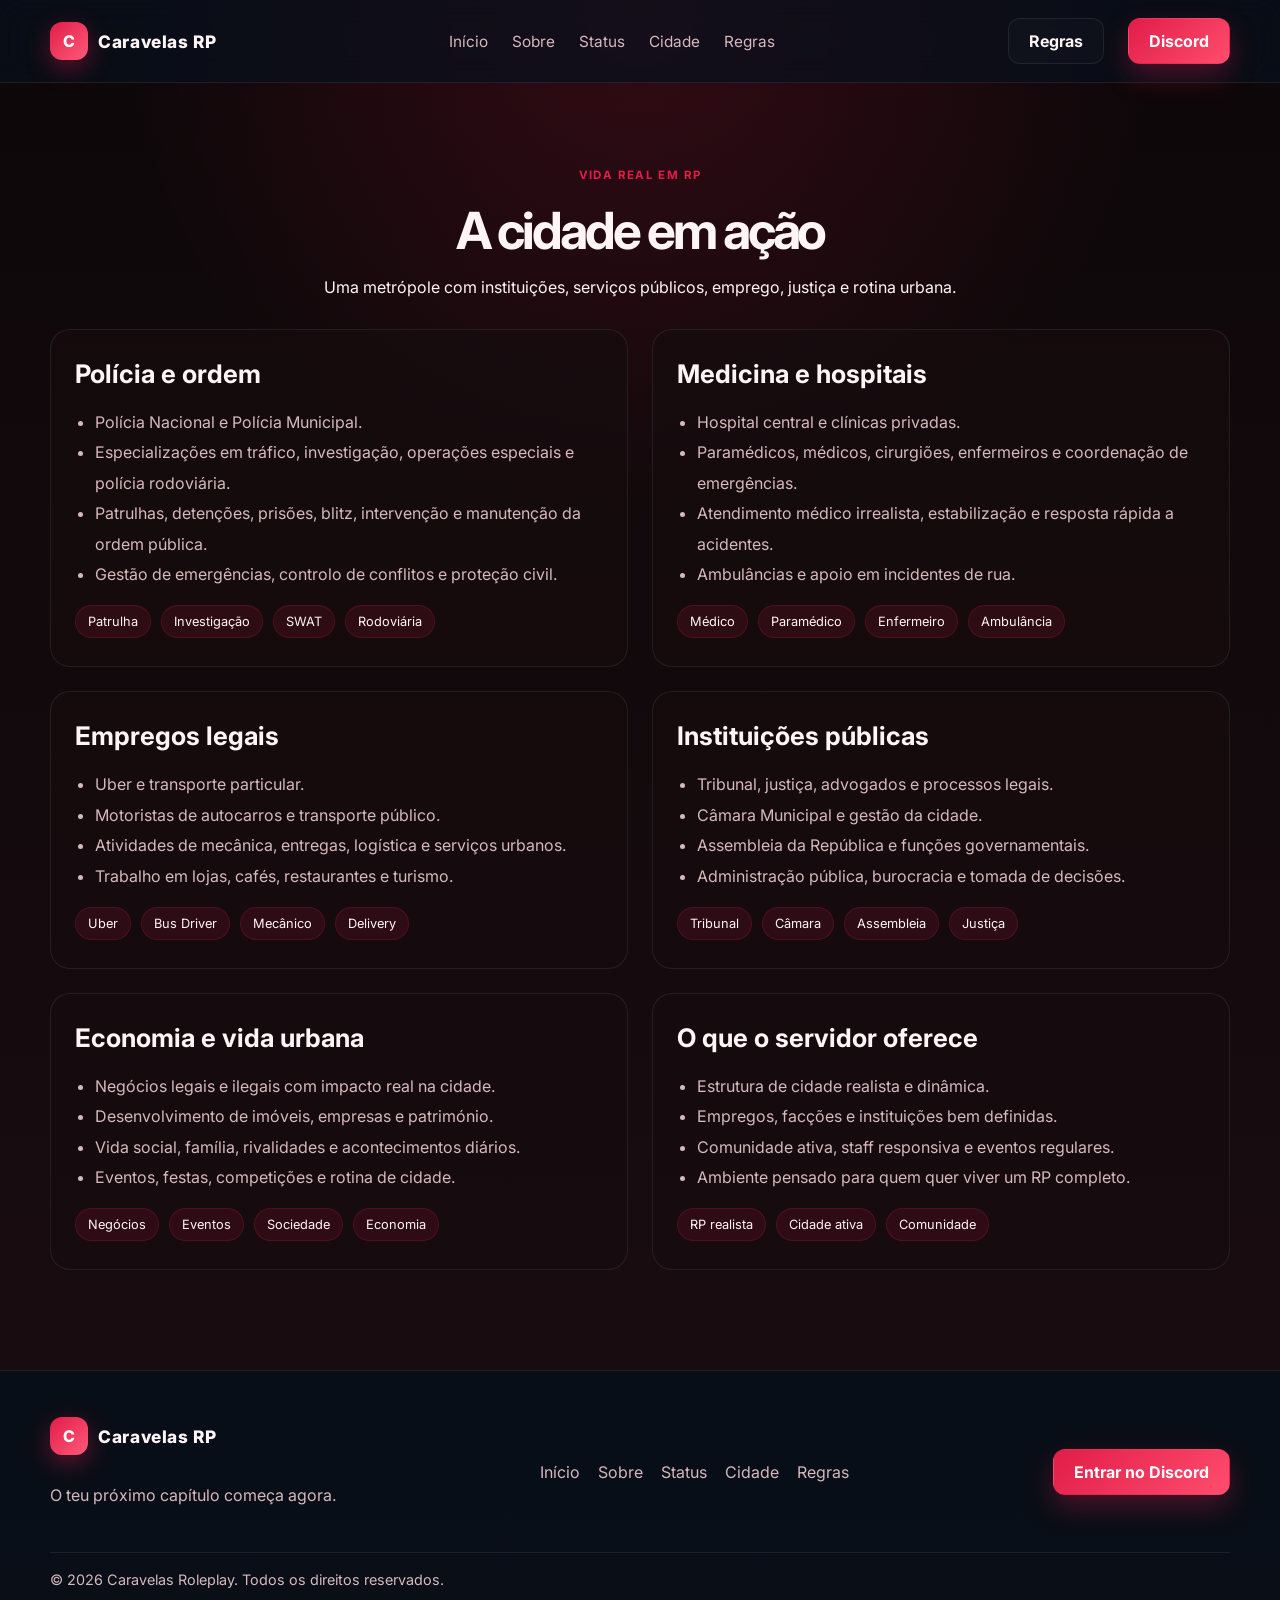
==== cidade.html @ 9ba5ed78 "Add files via upload" ====
<!DOCTYPE html>
<html lang="pt-BR">
  <head>
    <meta charset="UTF-8" />
    <meta name="viewport" content="width=device-width, initial-scale=1.0" />
    <title>Cidade | Caravelas Roleplay</title>
    <link rel="preconnect" href="https://fonts.googleapis.com" />
    <link rel="preconnect" href="https://fonts.gstatic.com" crossorigin />
    <link href="https://fonts.googleapis.com/css2?family=Inter:wght@400;500;600;700;800;900&display=swap" rel="stylesheet" />
    <link rel="stylesheet" href="styles.css" />
    <style>
      .city-page { padding: 80px 0 100px; }
      .city-hero { text-align: center; margin-bottom: 32px; }
      .city-hero h1 { margin: 16px 0 12px; font-size: clamp(2.4rem, 4vw, 4rem); letter-spacing: -0.06em; }
      .city-grid { display: grid; grid-template-columns: repeat(2, minmax(0, 1fr)); gap: 24px; }
      .city-card { background: rgba(22, 12, 15, 0.78); border: 1px solid var(--line); border-radius: 20px; padding: 28px 24px; }
      .city-card h2 { margin: 0 0 18px; font-size: 1.6rem; }
      .city-card ul { margin: 0; padding-left: 20px; color: var(--text-soft); line-height: 1.9; }
      .tag-row { display: flex; flex-wrap: wrap; gap: 10px; margin-top: 16px; }
      .tag { padding: 8px 12px; border-radius: 999px; background: rgba(225, 29, 72, 0.12); color: var(--text); border: 1px solid rgba(225,29,72,0.2); font-size: 0.8rem; }
      @media (max-width: 820px) { .city-grid { grid-template-columns: 1fr; } }
    </style>
  </head>
  <body>
    <header class="topbar">
      <div class="container nav">
        <div class="brand"><span class="brand-mark">C</span><span class="brand-text">Caravelas RP</span></div>
        <nav class="main-nav" aria-label="Navegação principal">
          <a href="index.html#inicio">Início</a>
          <a href="index.html#sobre">Sobre</a>
          <a href="status.html">Status</a>
          <a href="cidade.html">Cidade</a>
          <a href="rules.html">Regras</a>
        </nav>
        <div class="nav-actions">
          <a class="btn btn-ghost" href="rules.html">Regras</a>
          <a class="btn btn-primary" href="https://discord.gg/a64RNd6j35" target="_blank" rel="noreferrer">Discord</a>
        </div>
      </div>
    </header>

    <main class="city-page">
      <div class="container">
        <div class="city-hero">
          <span class="section-tag">Vida real em RP</span>
          <h1>A cidade em ação</h1>
          <p>Uma metrópole com instituições, serviços públicos, emprego, justiça e rotina urbana.</p>
        </div>

        <div class="city-grid">
          <article class="city-card">
            <h2>Polícia e ordem</h2>
            <ul>
              <li>Polícia Nacional e Polícia Municipal.</li>
              <li>Especializações em tráfico, investigação, operações especiais e polícia rodoviária.</li>
              <li>Patrulhas, detenções, prisões, blitz, intervenção e manutenção da ordem pública.</li>
              <li>Gestão de emergências, controlo de conflitos e proteção civil.</li>
            </ul>
            <div class="tag-row">
              <span class="tag">Patrulha</span>
              <span class="tag">Investigação</span>
              <span class="tag">SWAT</span>
              <span class="tag">Rodoviária</span>
            </div>
          </article>

          <article class="city-card">
            <h2>Medicina e hospitais</h2>
            <ul>
              <li>Hospital central e clínicas privadas.</li>
              <li>Paramédicos, médicos, cirurgiões, enfermeiros e coordenação de emergências.</li>
              <li>Atendimento médico irrealista, estabilização e resposta rápida a acidentes.</li>
              <li>Ambulâncias e apoio em incidentes de rua.</li>
            </ul>
            <div class="tag-row">
              <span class="tag">Médico</span>
              <span class="tag">Paramédico</span>
              <span class="tag">Enfermeiro</span>
              <span class="tag">Ambulância</span>
            </div>
          </article>

          <article class="city-card">
            <h2>Empregos legais</h2>
            <ul>
              <li>Uber e transporte particular.</li>
              <li>Motoristas de autocarros e transporte público.</li>
              <li>Atividades de mecânica, entregas, logística e serviços urbanos.</li>
              <li>Trabalho em lojas, cafés, restaurantes e turismo.</li>
            </ul>
            <div class="tag-row">
              <span class="tag">Uber</span>
              <span class="tag">Bus Driver</span>
              <span class="tag">Mecânico</span>
              <span class="tag">Delivery</span>
            </div>
          </article>

          <article class="city-card">
            <h2>Instituições públicas</h2>
            <ul>
              <li>Tribunal, justiça, advogados e processos legais.</li>
              <li>Câmara Municipal e gestão da cidade.</li>
              <li>Assembleia da República e funções governamentais.</li>
              <li>Administração pública, burocracia e tomada de decisões.</li>
            </ul>
            <div class="tag-row">
              <span class="tag">Tribunal</span>
              <span class="tag">Câmara</span>
              <span class="tag">Assembleia</span>
              <span class="tag">Justiça</span>
            </div>
          </article>

          <article class="city-card">
            <h2>Economia e vida urbana</h2>
            <ul>
              <li>Negócios legais e ilegais com impacto real na cidade.</li>
              <li>Desenvolvimento de imóveis, empresas e património.</li>
              <li>Vida social, família, rivalidades e acontecimentos diários.</li>
              <li>Eventos, festas, competições e rotina de cidade.</li>
            </ul>
            <div class="tag-row">
              <span class="tag">Negócios</span>
              <span class="tag">Eventos</span>
              <span class="tag">Sociedade</span>
              <span class="tag">Economia</span>
            </div>
          </article>

          <article class="city-card">
            <h2>O que o servidor oferece</h2>
            <ul>
              <li>Estrutura de cidade realista e dinâmica.</li>
              <li>Empregos, facções e instituições bem definidas.</li>
              <li>Comunidade ativa, staff responsiva e eventos regulares.</li>
              <li>Ambiente pensado para quem quer viver um RP completo.</li>
            </ul>
            <div class="tag-row">
              <span class="tag">RP realista</span>
              <span class="tag">Cidade ativa</span>
              <span class="tag">Comunidade</span>
            </div>
          </article>
        </div>
      </div>
    </main>

    <footer class="site-footer">
      <div class="container footer-inner">
        <div>
          <div class="brand footer-brand"><span class="brand-mark">C</span><span class="brand-text">Caravelas RP</span></div>
          <p>O teu próximo capítulo começa agora.</p>
        </div>
        <div class="footer-links">
          <a href="index.html#inicio">Início</a>
          <a href="index.html#sobre">Sobre</a>
          <a href="status.html">Status</a>
          <a href="cidade.html">Cidade</a>
          <a href="rules.html">Regras</a>
        </div>
        <a class="btn btn-primary" href="https://discord.gg/a64RNd6j35" target="_blank" rel="noreferrer">Entrar no Discord</a>
      </div>
      <div class="container footer-bottom"><span>© <span id="year"></span> Caravelas Roleplay. Todos os direitos reservados.</span></div>
    </footer>

    <script src="script.js"></script>
  </body>
</html>
---- styles.css ----
:root {
  --bg: #120a0c;
  --bg-strong: #1a0d12;
  --panel: rgba(25, 10, 12, 0.78);
  --panel-soft: #1c1014;
  --primary: #e11d48;
  --primary-strong: #b90d32;
  --accent: #ffb703;
  --accent-soft: rgba(255, 183, 3, 0.12);
  --text: #fff5f6;
  --text-soft: #d7b8bc;
  --line: rgba(255, 255, 255, 0.08);
  --success: #22c55e;
  --shadow: 0 24px 80px rgba(0, 0, 0, 0.42);
}

* {
  box-sizing: border-box;
}

html {
  scroll-behavior: smooth;
}

body {
  margin: 0;
  font-family: "Inter", sans-serif;
  background:
    radial-gradient(circle at top, rgba(225, 29, 72, 0.18), transparent 30%),
    linear-gradient(180deg, #0d0709 0%, #1a0d12 100%);
  color: var(--text);
}

a {
  color: inherit;
  text-decoration: none;
}

img {
  max-width: 100%;
  display: block;
}

.page-shell {
  min-height: 100vh;
}

.container {
  width: min(1180px, calc(100% - 32px));
  margin: 0 auto;
}

.topbar {
  position: sticky;
  top: 0;
  z-index: 30;
  backdrop-filter: blur(14px);
  background: rgba(8, 17, 29, 0.7);
  border-bottom: 1px solid var(--line);
}

.nav {
  display: flex;
  align-items: center;
  justify-content: space-between;
  min-height: 82px;
  gap: 24px;
}

.brand {
  display: inline-flex;
  align-items: center;
  gap: 10px;
  font-weight: 800;
  letter-spacing: 0.04em;
}

.brand-mark {
  width: 38px;
  height: 38px;
  border-radius: 12px;
  display: inline-flex;
  align-items: center;
  justify-content: center;
  background: linear-gradient(135deg, var(--primary), #ff5a7a);
  color: #fff;
  box-shadow: 0 8px 24px rgba(225, 29, 72, 0.4);
}

.brand-text {
  font-size: 1.08rem;
}

.main-nav, .nav-actions {
  display: flex;
  align-items: center;
  gap: 24px;
}

.main-nav a {
  color: var(--text-soft);
  font-size: 0.96rem;
  transition: color 0.2s ease;
}

.main-nav a:hover {
  color: var(--text);
}

.btn {
  display: inline-flex;
  align-items: center;
  justify-content: center;
  min-height: 46px;
  padding: 0 20px;
  border-radius: 12px;
  border: 1px solid transparent;
  font-weight: 700;
  transition: transform 0.2s ease, box-shadow 0.2s ease, border-color 0.2s ease;
}

.btn:hover {
  transform: translateY(-1px);
}

.btn-primary {
  background: linear-gradient(135deg, var(--primary), #ff4d6d);
  color: #fff;
  box-shadow: 0 12px 28px rgba(225, 29, 72, 0.3);
}

.btn-ghost {
  background: rgba(255, 255, 255, 0.02);
  border-color: var(--line);
  color: var(--text);
}

.hero {
  padding: 72px 0 56px;
}

.hero-grid {
  display: grid;
  grid-template-columns: 1.1fr 0.9fr;
  align-items: center;
  gap: 48px;
}

.eyebrow,
.section-tag {
  display: inline-block;
  letter-spacing: 0.12em;
  text-transform: uppercase;
  color: var(--primary);
  font-weight: 700;
  font-size: 0.72rem;
}

.hero-copy h1 {
  margin: 18px 0 16px;
  font-size: clamp(2.9rem, 5vw, 5.5rem);
  line-height: 0.98;
  letter-spacing: -0.06em;
}

.hero-copy p {
  margin: 0;
  max-width: 650px;
  color: var(--text-soft);
  font-size: 1.04rem;
  line-height: 1.75;
}

.hero-actions {
  display: flex;
  flex-wrap: wrap;
  gap: 16px;
  margin-top: 34px;
}

.hero-stats {
  display: grid;
  grid-template-columns: repeat(3, minmax(120px, 1fr));
  gap: 18px;
  margin-top: 42px;
}

.hero-stats div {
  padding: 18px 16px;
  background: rgba(255, 255, 255, 0.02);
  border: 1px solid var(--line);
  border-radius: 18px;
}

.hero-stats strong {
  display: block;
  font-size: 1.5rem;
  margin-bottom: 6px;
}

.hero-stats span {
  display: block;
  color: var(--text-soft);
  font-size: 0.85rem;
  line-height: 1.5;
}

.hero-visual {
  position: relative;
  min-height: 520px;
  display: flex;
  align-items: center;
  justify-content: center;
}

.glass-card {
  background: linear-gradient(180deg, rgba(17, 25, 38, 0.82), rgba(10, 16, 28, 0.7));
  border: 1px solid rgba(148, 163, 184, 0.19);
  box-shadow: var(--shadow);
  backdrop-filter: blur(10px);
}

.card-main {
  width: min(100%, 500px);
  min-height: 430px;
  border-radius: 32px;
  padding: 18px 18px 14px;
}

.card-topline {
  display: inline-flex;
  align-items: center;
  gap: 10px;
  background: rgba(18, 30, 45, 0.9);
  border: 1px solid rgba(148, 163, 184, 0.18);
  border-radius: 999px;
  padding: 10px 14px;
  font-size: 0.75rem;
  color: var(--text-soft);
}

.status-dot {
  width: 9px;
  height: 9px;
  border-radius: 50%;
  background: var(--success);
  box-shadow: 0 0 12px rgba(34, 197, 94, 0.9);
}

.city-visual {
  position: relative;
  height: 340px;
  margin-top: 18px;
  border-radius: 24px;
  overflow: hidden;
  background:
    linear-gradient(180deg, rgba(12, 20, 35, 0.26), rgba(9, 17, 27, 0.82)),
    url("https://images.unsplash.com/photo-1493246507139-91e8fad9978e?auto=format&fit=crop&w=1200&q=80") center/cover no-repeat;
}

.building {
  position: absolute;
  bottom: 58px;
  width: 90px;
  border-radius: 12px 12px 0 0;
  background: linear-gradient(180deg, rgba(148, 163, 184, 0.42), rgba(15, 23, 42, 0.7));
  border: 1px solid rgba(255, 255, 255, 0.14);
}

.b1 {
  left: 44px;
  height: 180px;
}

.b2 {
  left: 165px;
  height: 230px;
}

.b3 {
  right: 54px;
  height: 200px;
}

.road {
  position: absolute;
  left: 0;
  right: 0;
  bottom: 0;
  height: 58px;
  background: linear-gradient(180deg, rgba(31, 41, 55, 0.9), rgba(15, 23, 42, 1));
  border-top: 2px solid rgba(255, 255, 255, 0.09);
}

.car {
  position: absolute;
  bottom: 18px;
  left: 59%;
  width: 120px;
  height: 44px;
  border-radius: 16px 18px 12px 12px;
  background: linear-gradient(135deg, #fbbf24, #f59e0b);
  transform: translateX(-50%);
  box-shadow: 0 10px 20px rgba(245, 158, 11, 0.25);
}

.car::before,
.car::after {
  content: "";
  position: absolute;
  bottom: -12px;
  width: 18px;
  height: 18px;
  background: #0a0d12;
  border-radius: 50%;
}

.car::before { left: 10px; }
.car::after { right: 10px; }

.floating-card {
  position: absolute;
  padding: 18px 20px;
  border-radius: 18px;
  min-width: 170px;
}

.floating-card small {
  display: block;
  color: var(--text-soft);
  margin-bottom: 6px;
}

.floating-card strong {
  font-size: 1.1rem;
}

.card-1 {
  left: -2%;
  bottom: 80px;
}

.card-2 {
  right: -2%;
  top: 90px;
}

.logos-strip {
  padding: 20px 0 10px;
}

.strip-inner {
  display: flex;
  flex-wrap: wrap;
  justify-content: center;
  gap: 18px 30px;
  padding: 14px 18px;
  border: 1px solid var(--line);
  background: rgba(255, 255, 255, 0.02);
  border-radius: 18px;
  color: var(--text-soft);
  font-size: 0.78rem;
  text-transform: uppercase;
  letter-spacing: 0.08em;
}

.section {
  padding: 110px 0;
}

.alt-bg {
  background: rgba(8, 17, 29, 0.6);
  border-top: 1px solid var(--line);
  border-bottom: 1px solid var(--line);
}

.split-section {
  display: grid;
  grid-template-columns: 1fr 1fr;
  gap: 48px;
  align-items: center;
}

.content-panel h2,
.section-heading h2 {
  margin: 14px 0 18px;
  font-size: clamp(2.2rem, 4vw, 3.4rem);
  line-height: 1.1;
  letter-spacing: -0.05em;
}

.content-panel p,
.info-card p,
.feature-item p,
.mini-card p,
.site-footer p {
  color: var(--text-soft);
  line-height: 1.8;
}

.feature-list {
  list-style: none;
  padding: 0;
  margin: 28px 0 0;
  display: grid;
  gap: 16px;
}

.feature-list li {
  position: relative;
  padding-left: 32px;
  color: var(--text);
  line-height: 1.7;
}

.feature-list li::before {
  content: "";
  position: absolute;
  left: 0;
  top: 9px;
  width: 16px;
  height: 16px;
  border-radius: 50%;
  background: linear-gradient(135deg, var(--primary), var(--accent));
  box-shadow: 0 0 18px rgba(225, 29, 72, 0.45);
}

.image-panel {
  position: relative;
  min-height: 480px;
}

.panel-card {
  position: absolute;
  inset: 0;
  border-radius: 28px;
  border: 1px solid rgba(148, 163, 184, 0.2);
  background:
    linear-gradient(180deg, rgba(8, 17, 29, 0.1), rgba(8, 17, 29, 0.75)),
    url("https://images.unsplash.com/photo-1511512578047-dfb367046420?auto=format&fit=crop&w=1200&q=80") center/cover no-repeat;
  box-shadow: var(--shadow);
}

.mini-info {
  position: absolute;
  right: 24px;
  bottom: 24px;
  padding: 18px 20px;
  border-radius: 18px;
  background: rgba(12, 19, 29, 0.82);
  border: 1px solid var(--line);
}

.mini-info span {
  display: block;
  color: var(--text-soft);
  font-size: 0.74rem;
  text-transform: uppercase;
  letter-spacing: 0.08em;
}

.mini-info strong {
  display: block;
  margin-top: 8px;
  font-size: 2rem;
}

.section-heading {
  margin-bottom: 40px;
}

.section-heading.center {
  text-align: center;
}

.cards-grid {
  display: grid;
  gap: 24px;
}

.cards-grid.three {
  grid-template-columns: repeat(3, minmax(0, 1fr));
}

.cards-grid.four {
  grid-template-columns: repeat(4, minmax(0, 1fr));
}

.info-card,
.mini-card,
.status-card {
  background: rgba(15, 22, 34, 0.72);
  border: 1px solid var(--line);
  border-radius: 22px;
  padding: 28px 24px;
  box-shadow: 0 22px 36px rgba(4, 10, 18, 0.2);
}

.icon {
  display: inline-flex;
  align-items: center;
  justify-content: center;
  width: 52px;
  height: 52px;
  border-radius: 16px;
  background: linear-gradient(135deg, rgba(56, 189, 248, 0.18), rgba(245, 158, 11, 0.1));
  color: var(--primary);
  font-weight: 800;
  margin-bottom: 18px;
}

.info-card h3,
.mini-card h3,
.feature-item h3,
.status-card h3 {
  margin: 0 0 12px;
  font-size: 1.38rem;
}

.feature-layout {
  display: grid;
  grid-template-columns: 1.4fr 0.8fr;
  gap: 30px;
  align-items: stretch;
}

.feature-list-box {
  display: grid;
  gap: 18px;
}

.feature-item {
  display: flex;
  gap: 18px;
  align-items: start;
  padding: 22px 24px;
  border: 1px solid var(--line);
  border-radius: 20px;
  background: rgba(13, 22, 35, 0.74);
}

.feature-number {
  display: inline-flex;
  align-items: center;
  justify-content: center;
  min-width: 52px;
  height: 52px;
  border-radius: 14px;
  background: var(--accent-soft);
  border: 1px solid rgba(245, 158, 11, 0.2);
  color: var(--accent);
  font-weight: 800;
}

.status-card {
  display: flex;
  flex-direction: column;
  justify-content: center;
  gap: 12px;
}

.status-row {
  display: flex;
  justify-content: space-between;
  gap: 16px;
  padding: 16px 18px;
  border-radius: 14px;
  background: rgba(255, 255, 255, 0.02);
  border: 1px solid var(--line);
}

.status-row span {
  color: var(--text-soft);
}

.status-row strong {
  font-size: 1.15rem;
}

.community-section {
  padding-bottom: 120px;
}

.site-footer {
  border-top: 1px solid var(--line);
  background: rgba(7, 15, 24, 0.9);
  padding: 46px 0 16px;
}

.footer-inner {
  display: flex;
  align-items: center;
  justify-content: space-between;
  gap: 30px;
}

.footer-brand {
  margin-bottom: 10px;
}

.footer-links {
  display: flex;
  align-items: center;
  gap: 18px;
  color: var(--text-soft);
}

.footer-bottom {
  margin-top: 26px;
  padding-top: 18px;
  border-top: 1px solid var(--line);
  color: var(--text-soft);
  font-size: 0.9rem;
}

.menu-toggle {
  display: none;
  width: 48px;
  height: 48px;
  border-radius: 12px;
  border: 1px solid var(--line);
  background: rgba(255, 255, 255, 0.02);
  padding: 12px 10px;
}

.menu-toggle span {
  display: block;
  width: 100%;
  height: 2px;
  background: var(--text);
  margin: 5px 0;
  border-radius: 2px;
}

@media (max-width: 980px) {
  .hero-grid,
  .split-section,
  .feature-layout,
  .cards-grid.three,
  .cards-grid.four {
    grid-template-columns: 1fr;
  }

  .card-main {
    width: min(100%, 450px);
  }

  .hero-visual {
    min-height: 420px;
  }

  .footer-inner {
    flex-direction: column;
    align-items: flex-start;
  }
}

@media (max-width: 760px) {
  .main-nav,
  .nav-actions {
    display: none;
  }

  .menu-toggle {
    display: block;
  }

  .nav.is-open .main-nav,
  .nav.is-open .nav-actions {
    display: flex;
    position: absolute;
    top: 82px;
    left: 16px;
    right: 16px;
    padding: 18px;
    flex-direction: column;
    align-items: flex-start;
    background: rgba(8, 17, 29, 0.98);
    border: 1px solid var(--line);
    border-radius: 18px;
    box-shadow: var(--shadow);
  }

  .nav.is-open {
    position: relative;
  }

  .nav.is-open .main-nav {
    top: 82px;
  }

  .nav.is-open .nav-actions {
    top: 250px;
  }

  .hero {
    padding-top: 48px;
  }

  .hero-copy h1 {
    font-size: 2.65rem;
  }

  .hero-stats {
    grid-template-columns: 1fr;
  }

  .floating-card {
    display: none;
  }

  .site-footer {
    padding-top: 30px;
  }
}
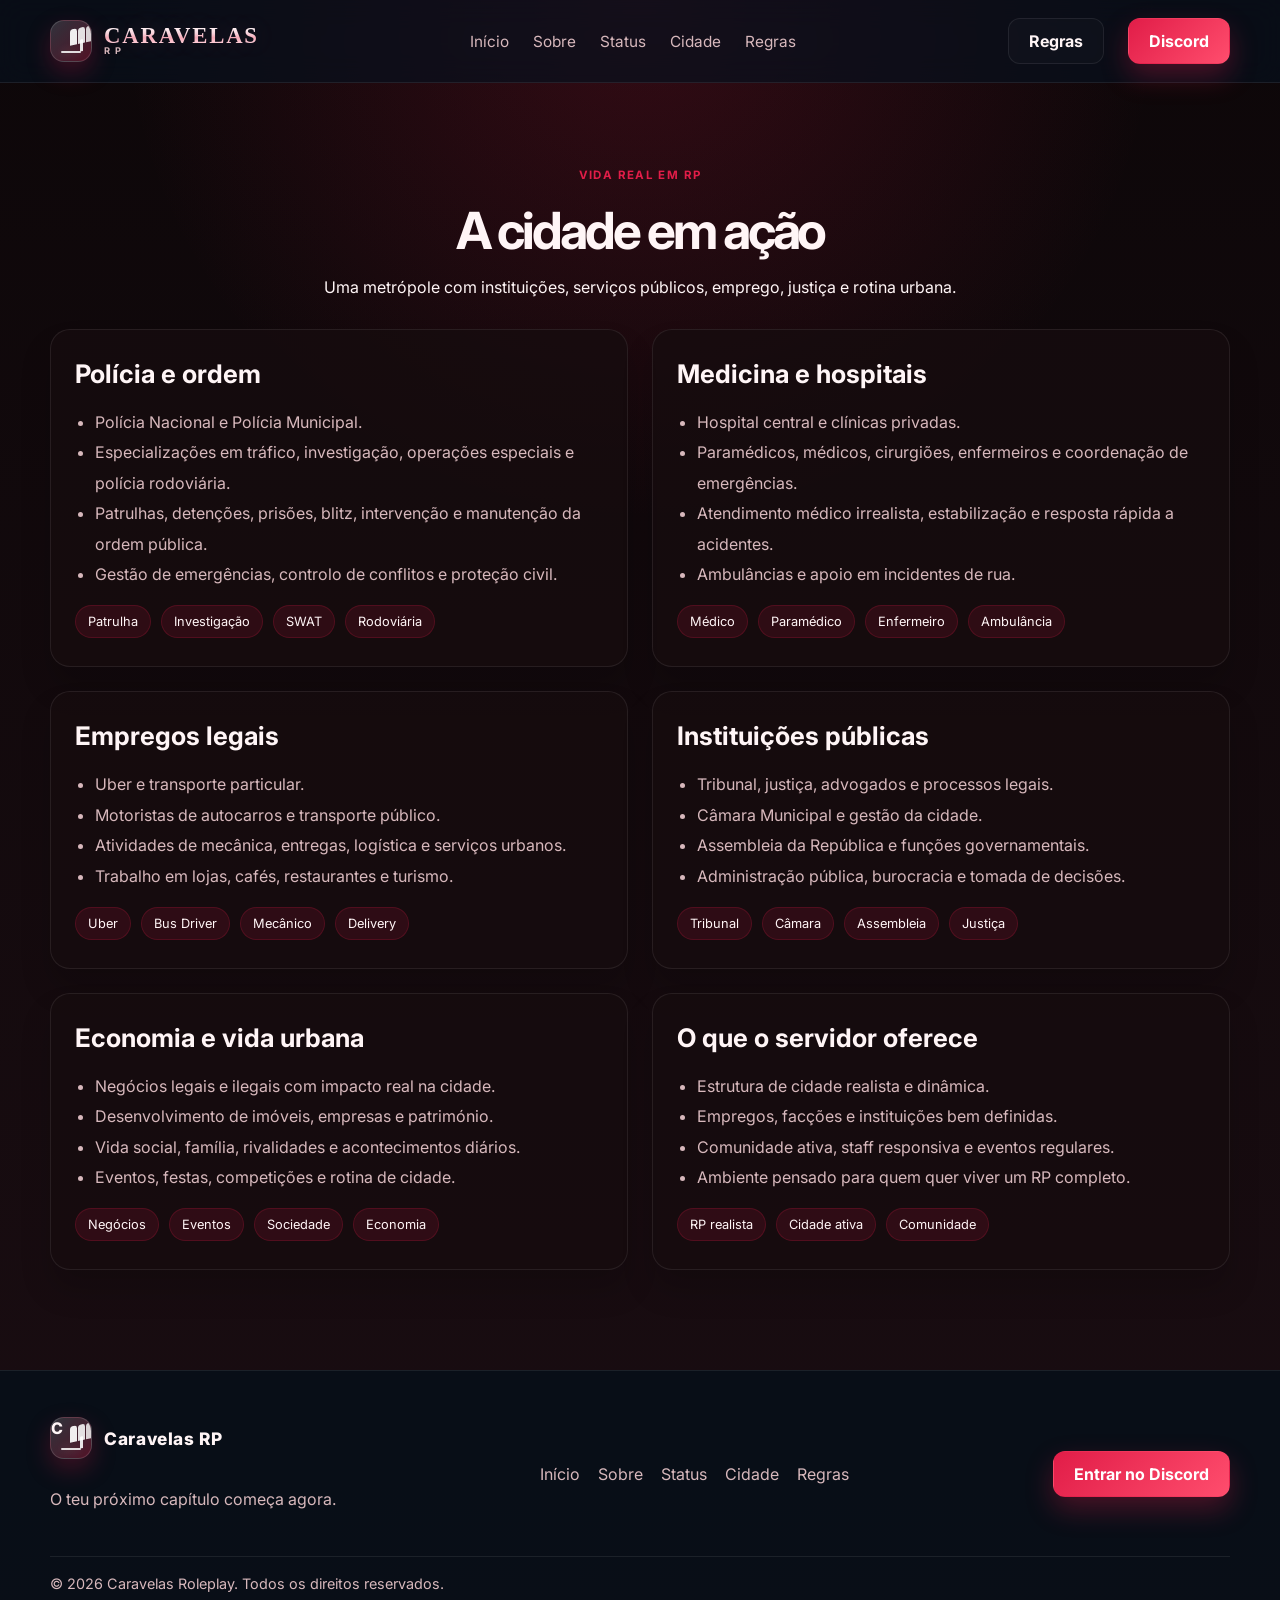
==== commit fd9fcbaf: "Refine branded logo styling" ====
--- a/cidade.html
+++ b/cidade.html
@@ -24,7 +24,13 @@
   <body>
     <header class="topbar">
       <div class="container nav">
-        <div class="brand"><span class="brand-mark">C</span><span class="brand-text">Caravelas RP</span></div>
+        <div class="brand" aria-label="Caravelas Roleplay logo">
+          <span class="brand-mark" aria-hidden="true"></span>
+          <span class="brand-text">
+            <span class="logo-main">Caravelas</span>
+            <span class="logo-sub">RP</span>
+          </span>
+        </div>
         <nav class="main-nav" aria-label="Navegação principal">
           <a href="index.html#inicio">Início</a>
           <a href="index.html#sobre">Sobre</a>
--- a/styles.css
+++ b/styles.css
@@ -70,25 +70,81 @@
 .brand {
   display: inline-flex;
   align-items: center;
-  gap: 10px;
+  gap: 12px;
   font-weight: 800;
   letter-spacing: 0.04em;
 }
 
 .brand-mark {
-  width: 38px;
-  height: 38px;
-  border-radius: 12px;
-  display: inline-flex;
-  align-items: center;
-  justify-content: center;
-  background: linear-gradient(135deg, var(--primary), #ff5a7a);
-  color: #fff;
-  box-shadow: 0 8px 24px rgba(225, 29, 72, 0.4);
+  position: relative;
+  width: 42px;
+  height: 42px;
+  border-radius: 14px;
+  display: inline-block;
+  background: linear-gradient(135deg, rgba(255, 255, 255, 0.16), rgba(225, 29, 72, 0.34));
+  border: 1px solid rgba(255, 255, 255, 0.14);
+  box-shadow: 0 10px 24px rgba(225, 29, 72, 0.25);
+  overflow: hidden;
+}
+
+.brand-mark::before,
+.brand-mark::after {
+  content: "";
+  position: absolute;
+}
+
+.brand-mark::before {
+  left: 10px;
+  right: 10px;
+  bottom: 8px;
+  height: 2px;
+  border-radius: 999px;
+  background: rgba(255, 255, 255, 0.85);
+  box-shadow: 0 0 10px rgba(255, 255, 255, 0.2);
+}
+
+.brand-mark::after {
+  left: 19px;
+  top: 8px;
+  width: 7px;
+  height: 16px;
+  background: rgba(255, 255, 255, 0.92);
+  border-radius: 3px 3px 0 0;
+  box-shadow:
+    8px 0 0 rgba(255, 255, 255, 0.86),
+    16px 0 0 rgba(255, 255, 255, 0.8),
+    8px 10px 0 -2px rgba(255, 255, 255, 0.88);
+  transform: skewY(-12deg);
 }
 
 .brand-text {
+  display: flex;
+  flex-direction: column;
+  align-items: flex-start;
+  line-height: 0.8;
   font-size: 1.08rem;
+}
+
+.logo-main {
+  font-family: Georgia, "Times New Roman", serif;
+  font-size: clamp(0.96rem, 1.9vw, 1.42rem);
+  letter-spacing: 0.08em;
+  font-weight: 900;
+  text-transform: uppercase;
+  background: linear-gradient(180deg, #fff6f7 0%, #f7d6de 35%, #f6aab8 60%, #ffdde5 100%);
+  -webkit-background-clip: text;
+  background-clip: text;
+  color: transparent;
+  text-shadow: 0 0 24px rgba(255, 157, 179, 0.2);
+}
+
+.logo-sub {
+  margin-top: 2px;
+  font-size: 0.58rem;
+  letter-spacing: 0.52em;
+  font-weight: 700;
+  color: var(--text-soft);
+  text-transform: uppercase;
 }
 
 .main-nav, .nav-actions {
@@ -522,6 +578,103 @@
   grid-template-columns: 1.4fr 0.8fr;
   gap: 30px;
   align-items: stretch;
+}
+
+.rules-grid {
+  display: grid;
+  grid-template-columns: repeat(2, minmax(0, 1fr));
+  gap: 22px;
+  margin-top: 32px;
+}
+
+.rule-card,
+.city-card {
+  background: rgba(22, 12, 15, 0.78);
+  border: 1px solid var(--line);
+  border-radius: 22px;
+  padding: 28px 24px;
+  box-shadow: 0 20px 30px rgba(0, 0, 0, 0.17);
+}
+
+.rule-card h3,
+.city-card h3 {
+  margin: 0 0 12px;
+  font-size: 1.35rem;
+}
+
+.rule-card ul,
+.city-card ul {
+  margin: 0;
+  padding-left: 20px;
+  color: var(--text-soft);
+  line-height: 1.9;
+}
+
+.city-grid {
+  display: grid;
+  grid-template-columns: repeat(2, minmax(0, 1fr));
+  gap: 22px;
+  margin-top: 22px;
+}
+
+.status-grid {
+  display: grid;
+  grid-template-columns: repeat(3, minmax(0, 1fr));
+  gap: 22px;
+}
+
+.status-card {
+  background: rgba(15, 22, 34, 0.72);
+  border: 1px solid var(--line);
+  border-radius: 22px;
+  padding: 28px 24px;
+  box-shadow: 0 22px 36px rgba(4, 10, 18, 0.2);
+}
+
+.status-value {
+  font-size: 2.6rem;
+  font-weight: 800;
+  color: var(--primary);
+  margin-bottom: 10px;
+}
+
+.status-value.success {
+  color: #7ef5a8;
+}
+
+.status-meta {
+  color: var(--text-soft);
+  line-height: 1.7;
+}
+
+.status-table {
+  width: 100%;
+  border-collapse: collapse;
+  margin-top: 26px;
+  overflow: hidden;
+  border-radius: 18px;
+  border: 1px solid var(--line);
+}
+
+.status-table th,
+.status-table td {
+  text-align: left;
+  padding: 16px 18px;
+  border-bottom: 1px solid var(--line);
+}
+
+.status-table th {
+  background: rgba(255, 255, 255, 0.02);
+  color: var(--text);
+}
+
+.status-table td {
+  color: var(--text-soft);
+}
+
+.online {
+  color: #7ef5a8;
+  font-weight: 700;
 }
 
 .feature-list-box {
